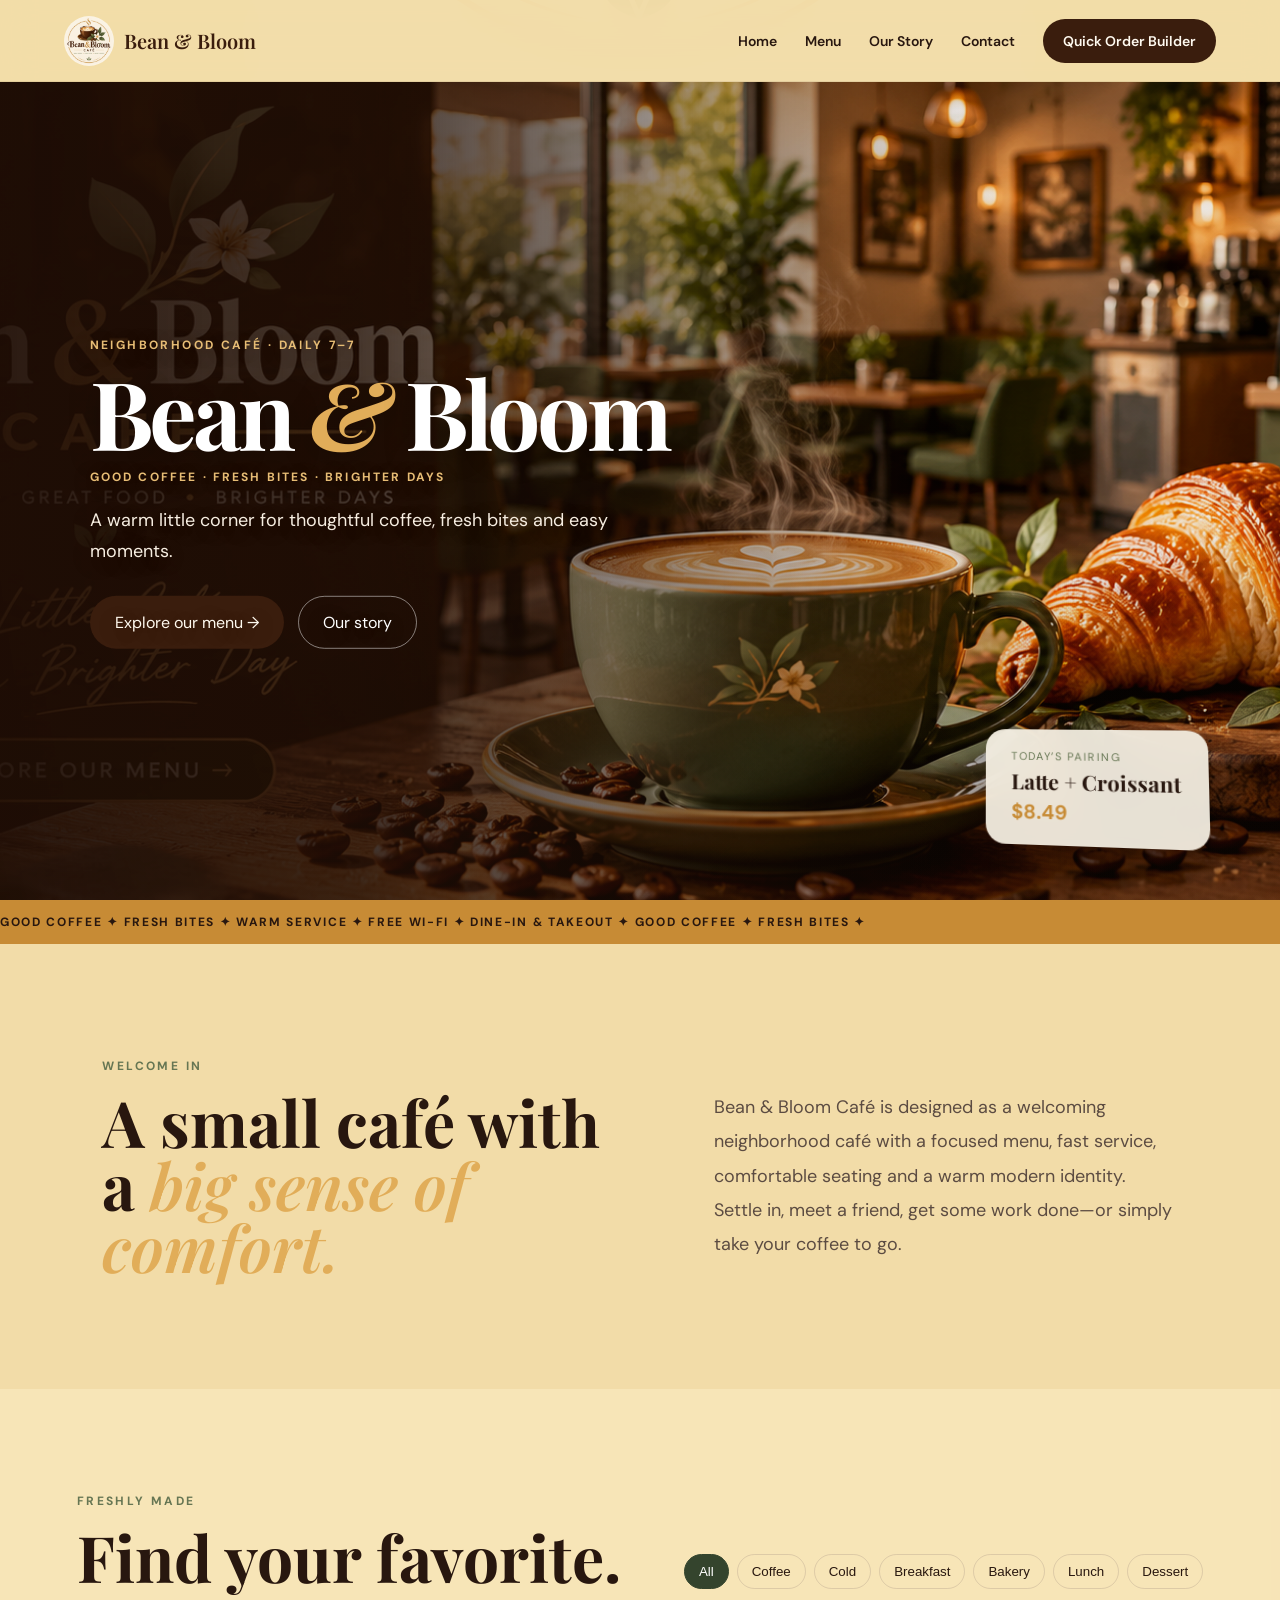
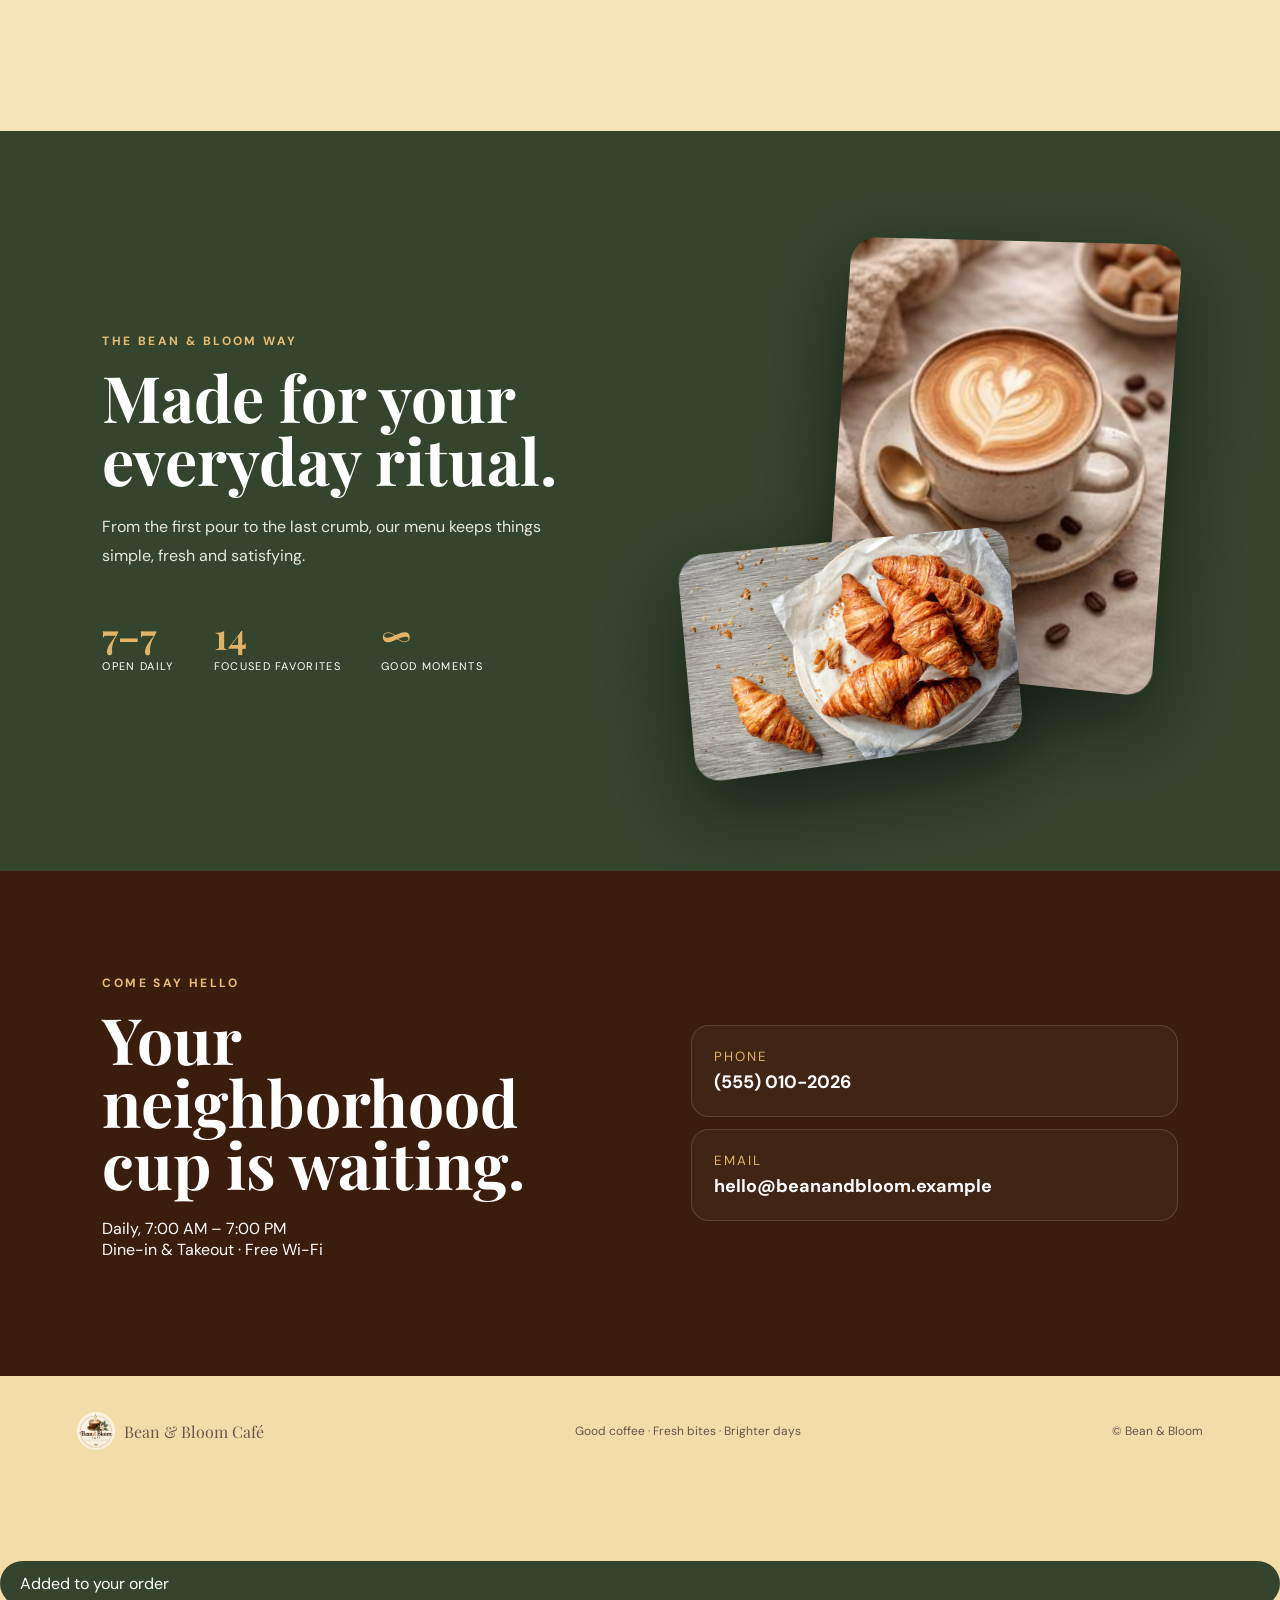
==== index.html @ 8206d5f8 "Add files via upload" ====
<!doctype html><html lang="en"><head><meta charset="utf-8"><meta name="viewport" content="width=device-width,initial-scale=1"><title>Bean & Bloom Café</title><meta name="description" content="Bean & Bloom — good coffee, fresh bites, brighter days."><link rel="stylesheet" href="styles.css"></head>
<body><div class="watermark"></div><header class="nav"><a class="brand" href="#home"><img src="logo.png" alt="Bean & Bloom logo"><span>Bean & Bloom</span></a><button class="menuBtn" aria-label="Open menu">☰</button><nav><a href="#home">Home</a><a href="#menu">Menu</a><a href="#about">Our Story</a><a href="#contact">Contact</a><a class="pill" href="order.html">Quick Order Builder</a></nav></header>
<main><section class="hero" id="home"><div class="heroStage"><img class="heroImg" src="hero.png" alt="Bean & Bloom café interior, coffee and pastries"></div><div class="heroShade"></div><div class="heroCopy"><span class="eyebrow">NEIGHBORHOOD CAFÉ · DAILY 7–7</span><h1 class="heroBrand">Bean <span>&amp;</span> Bloom</h1><p class="heroTagline">Good coffee · Fresh bites · Brighter days</p><p>A warm little corner for thoughtful coffee, fresh bites and easy moments.</p><div class="actions"><a class="cta" href="#menu">Explore our menu →</a><a class="ghost" href="#about">Our story</a></div></div><div class="coffeeSteam" aria-hidden="true"><i></i><i></i><i></i><i></i><i></i></div><div class="floatCard"><span>Today’s pairing</span><strong>Latte + Croissant</strong><b>$8.49</b></div></section>
<section class="marquee"><div>GOOD COFFEE ✦ FRESH BITES ✦ WARM SERVICE ✦ FREE WI-FI ✦ DINE-IN & TAKEOUT ✦ GOOD COFFEE ✦ FRESH BITES ✦</div></section>
<section class="intro" id="about"><div><span class="eyebrow dark">WELCOME IN</span><h2>A small café with a <em>big sense of comfort.</em></h2></div><p>Bean & Bloom Café is designed as a welcoming neighborhood café with a focused menu, fast service, comfortable seating and a warm modern identity. Settle in, meet a friend, get some work done—or simply take your coffee to go.</p></section>
<section class="menuSection" id="menu"><div class="sectionHead"><div><span class="eyebrow dark">FRESHLY MADE</span><h2>Find your favorite.</h2></div><div class="filters"><button class="active" data-filter="All">All</button><button data-filter="Coffee">Coffee</button><button data-filter="Cold Drinks">Cold</button><button data-filter="Breakfast">Breakfast</button><button data-filter="Bakery">Bakery</button><button data-filter="Lunch">Lunch</button><button data-filter="Dessert">Dessert</button></div></div><div class="menuGrid" id="menuGrid"></div></section>
<section class="feature"><div class="featureText"><span class="eyebrow">THE BEAN & BLOOM WAY</span><h2>Made for your everyday ritual.</h2><p>From the first pour to the last crumb, our menu keeps things simple, fresh and satisfying.</p><div class="stats"><div><b>7–7</b><span>Open daily</span></div><div><b>14</b><span>Focused favorites</span></div><div><b>∞</b><span>Good moments</span></div></div></div><div class="stack"><img src="coffee-latte.png" alt="Caffè latte"><img src="butter-croissant.png" alt="Butter croissant"></div></section>
<section class="contact" id="contact"><div><span class="eyebrow">COME SAY HELLO</span><h2>Your neighborhood cup is waiting.</h2><p>Daily, 7:00 AM – 7:00 PM<br>Dine-in & Takeout · Free Wi-Fi</p></div><div class="contactCard"><a href="tel:+15550102026"><small>PHONE</small><strong>(555) 010-2026</strong></a><a href="mailto:hello@beanandbloom.example"><small>EMAIL</small><strong>hello@beanandbloom.example</strong></a></div></section></main>
<footer><div class="footerBrand"><img src="logo.png" alt=""><span>Bean & Bloom Café</span></div><p>Good coffee · Fresh bites · Brighter days</p><p>© <span id="year"></span> Bean & Bloom</p></footer><div class="toast" id="toast">Added to your order</div><script src="script.js"></script></body></html>
---- styles.css ----
@import url('https://fonts.googleapis.com/css2?family=DM+Sans:wght@400;500;600;700&family=Playfair+Display:ital,wght@0,600;1,600&display=swap');
:root{--espresso:#3a1d0d;--cream:#f6f0e3;--sage:#667653;--sage2:#34442d;--gold:#c78b35;--ink:#28170f;--white:#fffdf7}*{box-sizing:border-box}html{scroll-behavior:smooth}body{margin:0;background:var(--cream);color:var(--ink);font-family:'DM Sans',sans-serif;overflow-x:hidden}.watermark{position:fixed;inset:0;pointer-events:none;z-index:-1;background:url('logo.png') center/720px no-repeat;opacity:.025}.nav{height:82px;padding:0 5vw;display:flex;align-items:center;justify-content:space-between;background:rgba(246,240,227,.9);backdrop-filter:blur(16px);position:sticky;top:0;z-index:20;border-bottom:1px solid #3a1d0d14}.brand{display:flex;align-items:center;gap:10px;color:var(--espresso);text-decoration:none;font-family:'Playfair Display',serif;font-weight:600;font-size:20px}.brand img{width:50px;height:50px;object-fit:cover;border-radius:50%}.nav nav{display:flex;align-items:center;gap:28px}.nav nav a{color:var(--ink);text-decoration:none;font-size:14px;font-weight:600}.pill,.cta{background:var(--espresso)!important;color:var(--white)!important;padding:13px 20px;border-radius:99px}.menuBtn{display:none;border:0;background:none;font-size:25px}.hero{height:calc(100vh - 82px);min-height:640px;position:relative;overflow:hidden}.heroImg{width:100%;height:100%;object-fit:cover}.heroShade{position:absolute;inset:0;background:linear-gradient(90deg,rgba(30,13,5,.83) 0%,rgba(30,13,5,.5) 42%,rgba(30,13,5,.04) 70%)}.heroCopy{position:absolute;left:7vw;top:50%;transform:translateY(-50%);max-width:650px;color:#fff}.eyebrow{font-size:12px;letter-spacing:.2em;font-weight:700;color:#e7bd75}.hero h1,.intro h2,.sectionHead h2,.feature h2,.order h2,.contact h2{font-family:'Playfair Display',serif;font-size:clamp(46px,6vw,88px);line-height:.98;margin:16px 0 22px}.hero h1 em,h2 em{color:#e1ad59;font-weight:600}.heroCopy p{font-size:18px;line-height:1.7;max-width:520px;color:#f7eee1}.actions{display:flex;gap:14px;align-items:center;margin-top:30px}.actions a{text-decoration:none}.cta{padding:16px 25px}.ghost{color:white;border:1px solid #ffffff77;border-radius:99px;padding:15px 24px}.floatCard{position:absolute;right:6vw;bottom:6vh;background:rgba(246,240,227,.93);backdrop-filter:blur(15px);padding:20px 26px;border-radius:20px;box-shadow:0 20px 70px #0005;transform:perspective(600px) rotateY(-6deg) rotateX(3deg);display:grid;gap:4px}.floatCard span{font-size:11px;text-transform:uppercase;letter-spacing:.15em;color:var(--sage)}.floatCard strong{font-family:'Playfair Display',serif;font-size:21px}.floatCard b{color:var(--gold);font-size:20px}.marquee{background:var(--gold);overflow:hidden;white-space:nowrap;padding:14px 0;font-weight:700;font-size:12px;letter-spacing:.14em}.marquee div{width:max-content;animation:scroll 24s linear infinite}@keyframes scroll{to{transform:translateX(-50%)}}.intro{padding:110px 8vw;display:grid;grid-template-columns:1.1fr 1fr;gap:8vw;align-items:end}.dark{color:var(--sage)}.intro h2,.sectionHead h2,.order h2{font-size:clamp(40px,5vw,66px);margin-bottom:0}.intro p{font-size:18px;line-height:1.9;color:#5c4c42}.menuSection{padding:100px 6vw;background:#fffaf0}.sectionHead{display:flex;justify-content:space-between;align-items:end;gap:30px;margin-bottom:42px}.filters{display:flex;flex-wrap:wrap;gap:8px;justify-content:flex-end}.filters button{border:1px solid #a8978355;background:transparent;padding:9px 14px;border-radius:99px;cursor:pointer;color:var(--ink)}.filters button.active{background:var(--sage2);color:white;border-color:var(--sage2)}.menuGrid{display:grid;grid-template-columns:repeat(4,1fr);gap:22px}.card{background:var(--cream);border-radius:22px;overflow:hidden;box-shadow:0 12px 35px #4d351410;transition:.35s;transform-style:preserve-3d}.card:hover{transform:translateY(-9px) rotateX(2deg);box-shadow:0 24px 50px #4d351425}.card img{width:100%;aspect-ratio:1.15;object-fit:cover;display:block}.cardBody{padding:19px}.tag{font-size:10px;text-transform:uppercase;letter-spacing:.14em;color:var(--sage);font-weight:700}.card h3{font-family:'Playfair Display',serif;margin:8px 0;font-size:22px}.card p{font-size:13px;color:#6f625a;min-height:38px}.priceRow{display:flex;align-items:center;justify-content:space-between;margin-top:17px}.priceRow b{color:var(--espresso)}.add{border:0;border-radius:50%;width:38px;height:38px;background:var(--gold);font-size:22px;cursor:pointer;color:white}.feature{background:var(--sage2);color:white;padding:110px 8vw;display:grid;grid-template-columns:1fr 1fr;gap:8vw;align-items:center;overflow:hidden}.feature h2,.contact h2{font-size:clamp(42px,5vw,68px)}.feature p{line-height:1.8;color:#e8e6dc}.stats{display:flex;gap:40px;margin-top:40px}.stats div{display:grid}.stats b{font-family:'Playfair Display',serif;font-size:36px;color:#e2b366}.stats span{font-size:11px;text-transform:uppercase;letter-spacing:.12em}.stack{height:520px;position:relative;perspective:1000px}.stack img{position:absolute;width:68%;border-radius:26px;box-shadow:0 30px 80px #0008}.stack img:first-child{right:3%;top:0;transform:rotateY(-10deg) rotateZ(4deg)}.stack img:last-child{left:0;bottom:0;transform:rotateY(12deg) rotateZ(-5deg)}.order{padding:110px 8vw}.orderTitle{text-align:center;max-width:650px;margin:0 auto 45px}.orderTitle p{color:#6d5d51}.orderPanel{max-width:900px;margin:auto;background:#fffaf0;border-radius:28px;padding:30px;box-shadow:0 24px 70px #3a1d0d15;display:grid;grid-template-columns:1.4fr 1fr;gap:35px}.cartItem{display:grid;grid-template-columns:1fr auto auto;gap:12px;align-items:center;padding:13px 0;border-bottom:1px solid #3a1d0d18}.cartItem button{border:0;background:#eee3d4;border-radius:50%;width:28px;height:28px;cursor:pointer}.empty{color:#88786c}.totals{background:var(--espresso);color:white;padding:24px;border-radius:20px}.totals>div{display:flex;justify-content:space-between;padding:8px 0}.totals .grand{font-size:22px;border-top:1px solid #ffffff33;margin-top:10px;padding-top:18px}.totals button{width:100%;border:0;background:var(--gold);color:white;padding:15px;border-radius:99px;font-weight:700;margin:15px 0 10px;cursor:pointer}.totals small{opacity:.6}.contact{background:var(--espresso);color:white;padding:100px 8vw;display:grid;grid-template-columns:1fr 1fr;gap:8vw;align-items:center}.contactCard{display:grid;gap:12px}.contactCard a{padding:22px;border:1px solid #ffffff25;border-radius:18px;color:white;text-decoration:none;display:grid;gap:5px;background:#ffffff08}.contactCard small{color:#e2b366;letter-spacing:.15em}.contactCard strong{font-size:18px}footer{padding:35px 6vw;display:flex;align-items:center;justify-content:space-between;gap:20px;font-size:12px;color:#66564c}.footerBrand{display:flex;align-items:center;gap:9px;font-family:'Playfair Display',serif;font-size:16px}.footerBrand img{width:38px;height:38px;border-radius:50%}.toast{position:fixed;bottom:25px;left:50%;transform:translate(-50%,100px);background:var(--sage2);color:white;padding:12px 20px;border-radius:99px;z-index:50;transition:.3s}.toast.show{transform:translate(-50%,0)}
@media(max-width:950px){.menuGrid{grid-template-columns:repeat(2,1fr)}.sectionHead{display:block}.filters{justify-content:flex-start;margin-top:25px}.feature{grid-template-columns:1fr}.stack{height:400px}.nav nav{display:none;position:absolute;top:82px;left:0;right:0;background:var(--cream);padding:25px;flex-direction:column}.nav nav.open{display:flex}.menuBtn{display:block}.intro,.contact{grid-template-columns:1fr}.orderPanel{grid-template-columns:1fr}.floatCard{display:none}}
@media(max-width:600px){.hero{min-height:610px}.heroCopy{left:7vw;right:7vw}.hero h1{font-size:50px}.menuGrid{grid-template-columns:1fr}.intro,.menuSection,.feature,.order,.contact{padding:75px 6vw}.stats{gap:20px}.stack{height:300px}footer{flex-direction:column;text-align:center}.sectionHead h2,.intro h2,.feature h2,.order h2,.contact h2{font-size:42px}}

/* Hero refresh: keep the Bean & Bloom name readable while adding depth and motion */
.hero{isolation:isolate;background:var(--espresso);perspective:1400px}
.heroStage{position:absolute;inset:-3%;z-index:0;transform-style:preserve-3d;animation:heroFloat 14s ease-in-out infinite alternate}
.heroImg{position:absolute;inset:0;width:100%;height:100%;object-fit:cover;object-position:center center;transform:scale(1.035);filter:saturate(1.04) contrast(1.02)}
.heroShade{z-index:1;background:linear-gradient(90deg,rgba(30,13,5,.94) 0%,rgba(30,13,5,.82) 28%,rgba(30,13,5,.35) 58%,rgba(30,13,5,.08) 78%),linear-gradient(0deg,rgba(30,13,5,.28),transparent 45%)}
.heroCopy{z-index:4;max-width:720px;text-shadow:0 4px 30px rgba(0,0,0,.28)}
.heroBrand{font-size:clamp(58px,7.4vw,116px)!important;letter-spacing:-.045em;white-space:nowrap;margin:12px 0 8px!important}
.heroBrand span{color:#e1ad59;font-style:italic}
.heroTagline{margin:0 0 15px!important;color:#e7bd75!important;text-transform:uppercase;font-size:12px!important;font-weight:700;letter-spacing:.18em}
.heroOrb{position:absolute;z-index:3;right:8vw;top:12%;width:clamp(150px,17vw,270px);aspect-ratio:1;border-radius:50%;padding:9px;background:rgba(246,240,227,.12);border:1px solid rgba(255,255,255,.26);box-shadow:0 35px 80px rgba(0,0,0,.35),inset 0 0 35px rgba(255,255,255,.13);backdrop-filter:blur(9px);transform-style:preserve-3d;animation:orb360 18s linear infinite}
.heroOrb img{width:100%;height:100%;object-fit:cover;border-radius:50%;box-shadow:0 12px 40px rgba(0,0,0,.28)}
.floatCard{z-index:5}
@keyframes heroFloat{0%{transform:scale(1.02) rotateY(-1.5deg) translate3d(-.5%,0,0)}100%{transform:scale(1.065) rotateY(1.5deg) translate3d(.5%,-.6%,0)}}
@keyframes orb360{0%{transform:rotateY(0deg) rotateZ(-2deg)}50%{transform:rotateY(180deg) rotateZ(2deg)}100%{transform:rotateY(360deg) rotateZ(-2deg)}}
@media(max-width:950px){.heroOrb{right:4vw;top:8%;width:145px;opacity:.88}.heroBrand{font-size:clamp(54px,10vw,82px)!important}.heroShade{background:linear-gradient(90deg,rgba(30,13,5,.92),rgba(30,13,5,.62) 68%,rgba(30,13,5,.2))}}
@media(max-width:600px){.heroStage{inset:0}.heroImg{object-position:58% center}.heroOrb{width:105px;right:5vw;top:5%;opacity:.8}.heroBrand{white-space:normal;font-size:58px!important;line-height:.88!important;max-width:360px}.heroCopy{top:55%}.heroShade{background:linear-gradient(90deg,rgba(30,13,5,.93),rgba(30,13,5,.65) 75%,rgba(30,13,5,.25))}}
@media(prefers-reduced-motion:reduce){.heroStage,.heroOrb{animation:none}}


/* Realistic hero steam animation — replaces the rotating logo */
.heroStage{inset:0;animation:none;transform:none}
.heroImg{transform:none;object-position:center center}
.heroOrb{display:none!important}
.coffeeSteam{position:absolute;z-index:3;left:56.7%;top:42%;width:13%;height:27%;pointer-events:none;filter:blur(.15px)}
.coffeeSteam i{position:absolute;bottom:0;width:18px;height:150px;border-radius:50%;opacity:0;background:linear-gradient(to top,rgba(255,255,255,0),rgba(255,255,255,.34) 28%,rgba(255,255,255,.62) 55%,rgba(255,255,255,.10) 88%,transparent);filter:blur(7px);transform-origin:50% 100%;animation:steamRise 4.8s ease-in-out infinite}
.coffeeSteam i:nth-child(1){left:18%;animation-delay:-.6s;animation-duration:4.5s}
.coffeeSteam i:nth-child(2){left:37%;height:175px;animation-delay:-2.7s;animation-duration:5.4s}
.coffeeSteam i:nth-child(3){left:53%;height:135px;animation-delay:-1.5s;animation-duration:4.2s}
.coffeeSteam i:nth-child(4){left:68%;height:165px;animation-delay:-3.6s;animation-duration:5.1s}
.coffeeSteam i:nth-child(5){left:47%;height:120px;animation-delay:-4.3s;animation-duration:4.7s}
@keyframes steamRise{0%{opacity:0;transform:translate3d(0,25px,0) scaleX(.7) rotate(-5deg)}18%{opacity:.65}48%{opacity:.48;transform:translate3d(14px,-48px,0) scaleX(1.15) rotate(7deg)}72%{opacity:.28;transform:translate3d(-10px,-95px,0) scaleX(.85) rotate(-8deg)}100%{opacity:0;transform:translate3d(8px,-150px,0) scaleX(1.4) rotate(5deg)}}
@media(max-width:950px){.coffeeSteam{left:55%;top:42%;width:16%;height:26%}}
@media(max-width:600px){.heroImg{object-position:58% center}.coffeeSteam{left:52%;top:43%;width:23%;height:24%;transform:scale(.8)}}
@media(prefers-reduced-motion:reduce){.coffeeSteam i{animation:none;opacity:.2}}

/* Brand watermark visibility refresh */
:root{--cream:#efe2c8;--white:#fffaf0}
body{background:#efe2c8}
.watermark{z-index:0;background-color:#efe2c8;background-image:url('logo.png');background-position:center;background-size:min(680px,70vw);background-repeat:repeat-y;opacity:.115;filter:sepia(.08) saturate(.9) contrast(1.08)}
.nav,.hero,.marquee,.menuSection,.feature,.contact,footer{position:relative;z-index:2}
.intro,.order{position:relative;z-index:1;background:rgba(239,226,200,.74);backdrop-filter:blur(1.5px)}
.menuSection{background:#f8edda}
.card{background:#f3e5cb}
.orderPanel{background:#f8edda}
.nav{background:rgba(239,226,200,.92)}
@media(max-width:600px){.watermark{background-size:92vw;opacity:.09}}

/* Stronger Bean & Bloom background branding */
body{background:#f3e5c9}
.watermark{
  position:fixed;inset:0;z-index:0;pointer-events:none;
  background-color:#f3e5c9;
  background-image:url('logo.png');
  background-repeat:repeat-y;
  background-position:center 110px;
  background-size:min(760px,78vw) auto;
  opacity:.28;
  filter:sepia(.12) saturate(1.05) contrast(1.16);
}
/* Keep page content above the watermark while allowing it to show through light sections */
body > *:not(.watermark){position:relative;z-index:1}
.intro,.order{background:rgba(243,229,201,.76)}
.menuSection{background:rgba(255,248,232,.82)}
.nav{background:rgba(243,229,201,.90)}
@media(max-width:600px){.watermark{background-size:105vw auto;opacity:.24;background-position:center 100px}.intro,.order{background:rgba(243,229,201,.80)}}

/* Light-gold background + clearly visible Bean & Bloom watermark */
body{background:#f2dca8}
.watermark{
  background-color:#f2dca8;
  background-image:url('logo.png');
  background-repeat:repeat-y;
  background-position:center 105px;
  background-size:min(780px,80vw) auto;
  opacity:.34;
  filter:sepia(.18) saturate(1.15) contrast(1.2);
}
.intro,.order{background:rgba(242,220,168,.62)}
.menuSection{background:rgba(250,232,190,.70)}
.card{background:rgba(255,244,216,.91)}
.orderPanel{background:rgba(255,240,204,.88)}
.nav{background:rgba(242,220,168,.90)}
@media(max-width:600px){
 .watermark{background-size:108vw auto;opacity:.30;background-position:center 96px}
 .intro,.order{background:rgba(242,220,168,.68)}
 .menuSection{background:rgba(250,232,190,.74)}
}
.priceRow b{display:flex;gap:12px;flex-wrap:wrap}.priceRow b span{white-space:nowrap}.priceRow .add{text-decoration:none;display:grid;place-items:center}
.orderPage{min-height:100vh;padding:130px 5vw 70px;position:relative;z-index:1}.orderHero{text-align:center;max-width:760px;margin:0 auto 36px}.orderHero h1{font-size:clamp(2.6rem,6vw,5.6rem);margin:.15em 0}.builder{max-width:1180px;margin:auto;display:grid;grid-template-columns:1.5fr .75fr;gap:24px}.builderList,.builderSummary{background:rgba(255,248,222,.88);backdrop-filter:blur(12px);border:1px solid rgba(89,55,30,.18);border-radius:28px;padding:24px;box-shadow:0 18px 55px rgba(65,42,22,.12)}.builderItem{display:grid;grid-template-columns:1fr auto auto;gap:14px;align-items:center;padding:16px 0;border-bottom:1px solid rgba(89,55,30,.15)}.builderItem:last-child{border-bottom:0}.builderItem h3{margin:0 0 4px}.builderItem p{margin:0;opacity:.72}.builderItem select,.builderItem input,.tipRow input,.notes{border:1px solid rgba(89,55,30,.25);background:#fffaf0;border-radius:12px;padding:10px;color:#3e2a1d}.builderItem input{width:72px}.notes{width:100%;margin-top:8px;box-sizing:border-box}.builderSummary{height:max-content;position:sticky;top:105px}.builderSummary h2{margin-top:0}.sumline{display:flex;justify-content:space-between;padding:10px 0}.sumline.total{font-size:1.35rem;border-top:1px solid rgba(89,55,30,.25);margin-top:8px;padding-top:16px}.tipRow{display:flex;justify-content:space-between;align-items:center;gap:12px}.tipRow input{width:90px}.placeBtn{width:100%;border:0;border-radius:999px;padding:15px;background:#4d2e20;color:#fff7dc;font-weight:800;margin-top:18px;cursor:pointer}.backHome{display:inline-block;margin-top:18px;color:#4d2e20;font-weight:700}@media(max-width:800px){.builder{grid-template-columns:1fr}.builderSummary{position:static}.builderItem{grid-template-columns:1fr 1fr}.builderItem>div:first-child{grid-column:1/-1}}

.quickPrice{font-weight:900;color:var(--espresso,#3b2418);font-size:1.08rem}.qtyBlock{display:flex;align-items:center;gap:10px}.qtyBlock label{font-size:.78rem;font-weight:900;letter-spacing:.08em;text-transform:uppercase}.lineTotal{min-width:76px;text-align:right;font-size:1.08rem}.builderItem{align-items:center}
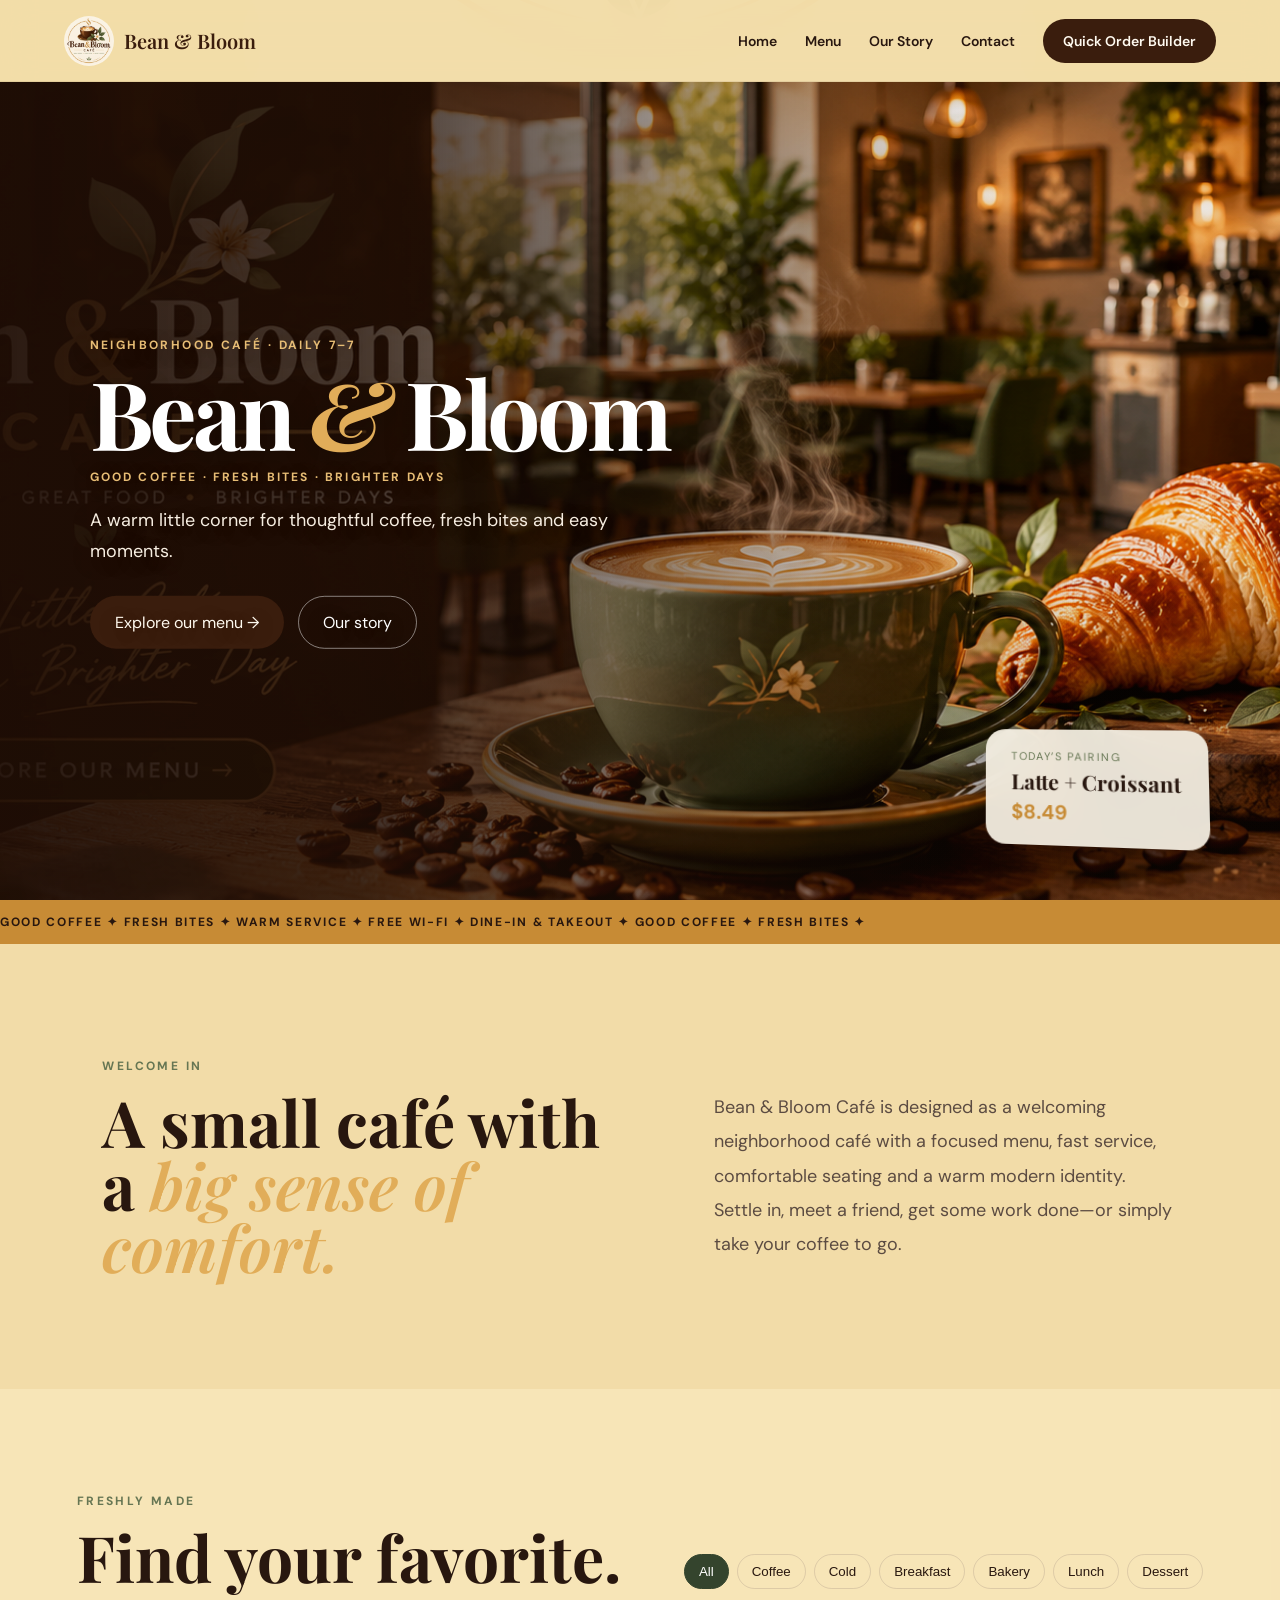
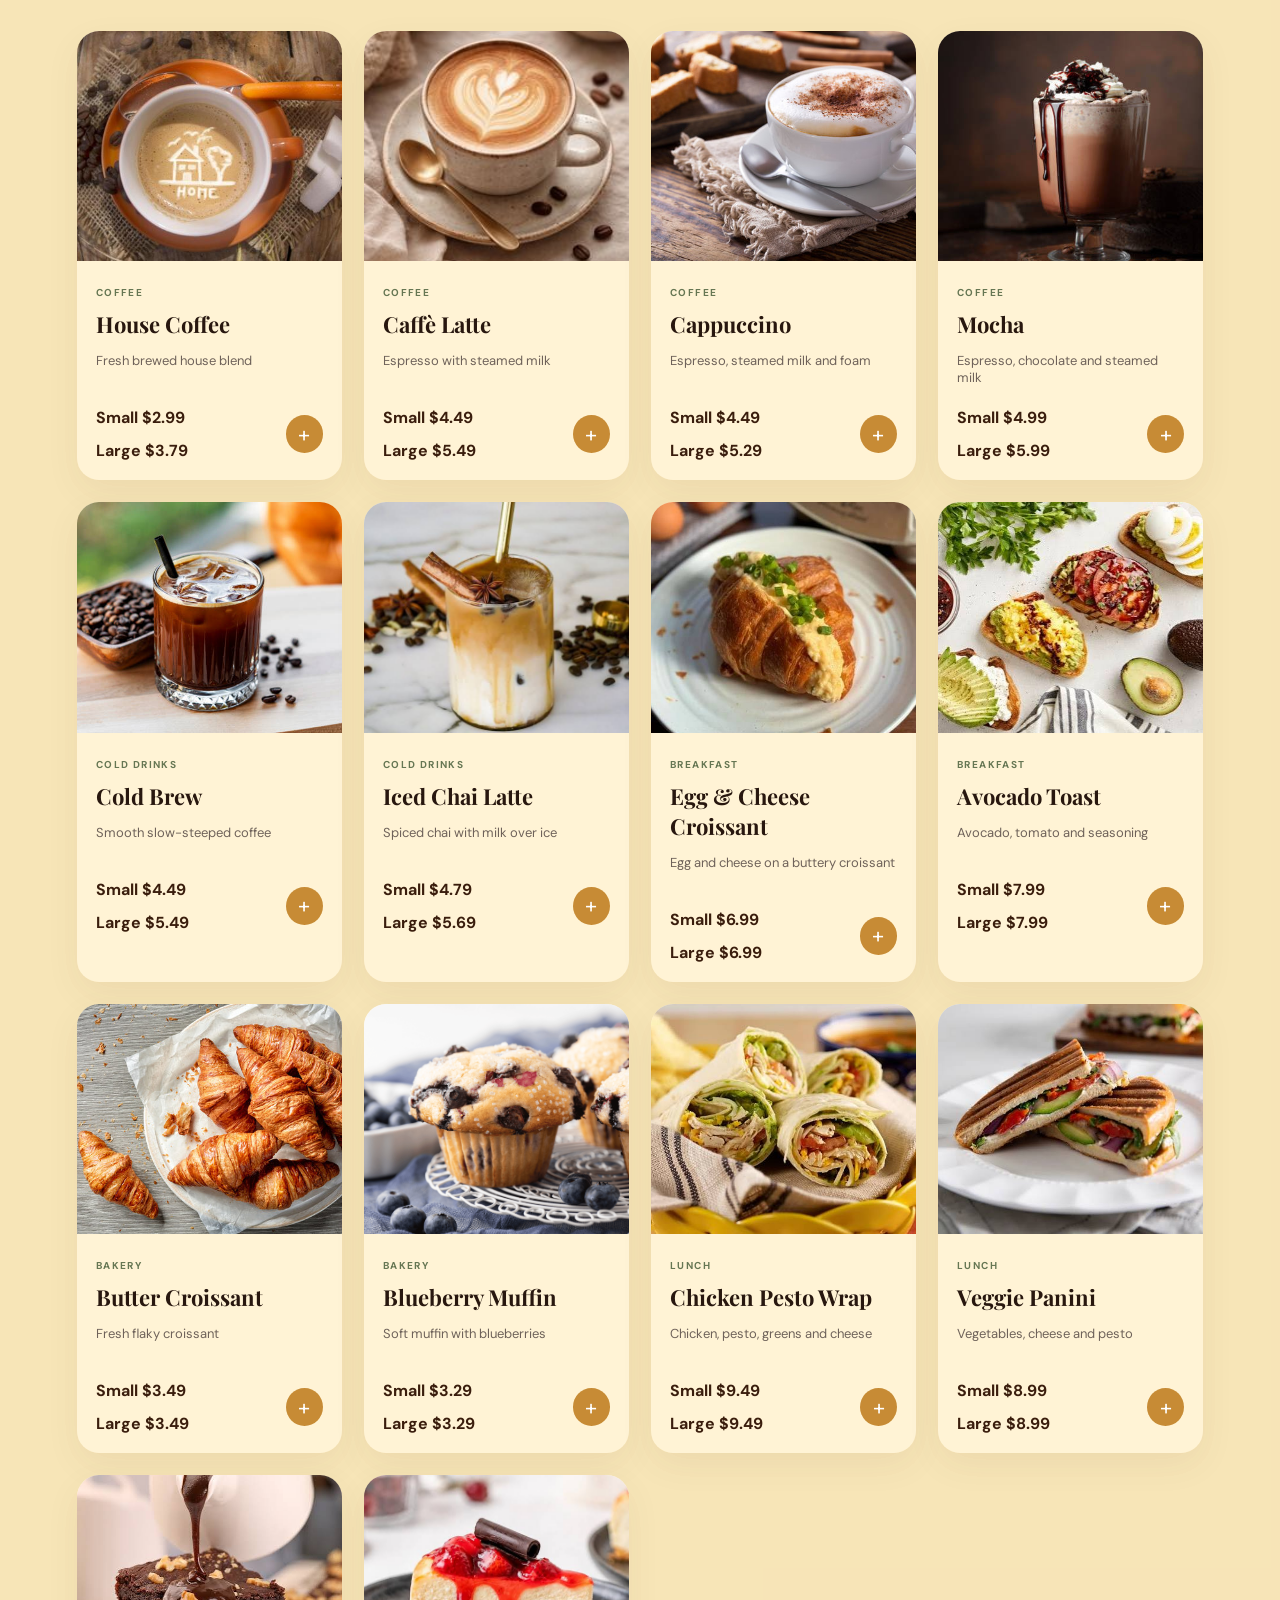
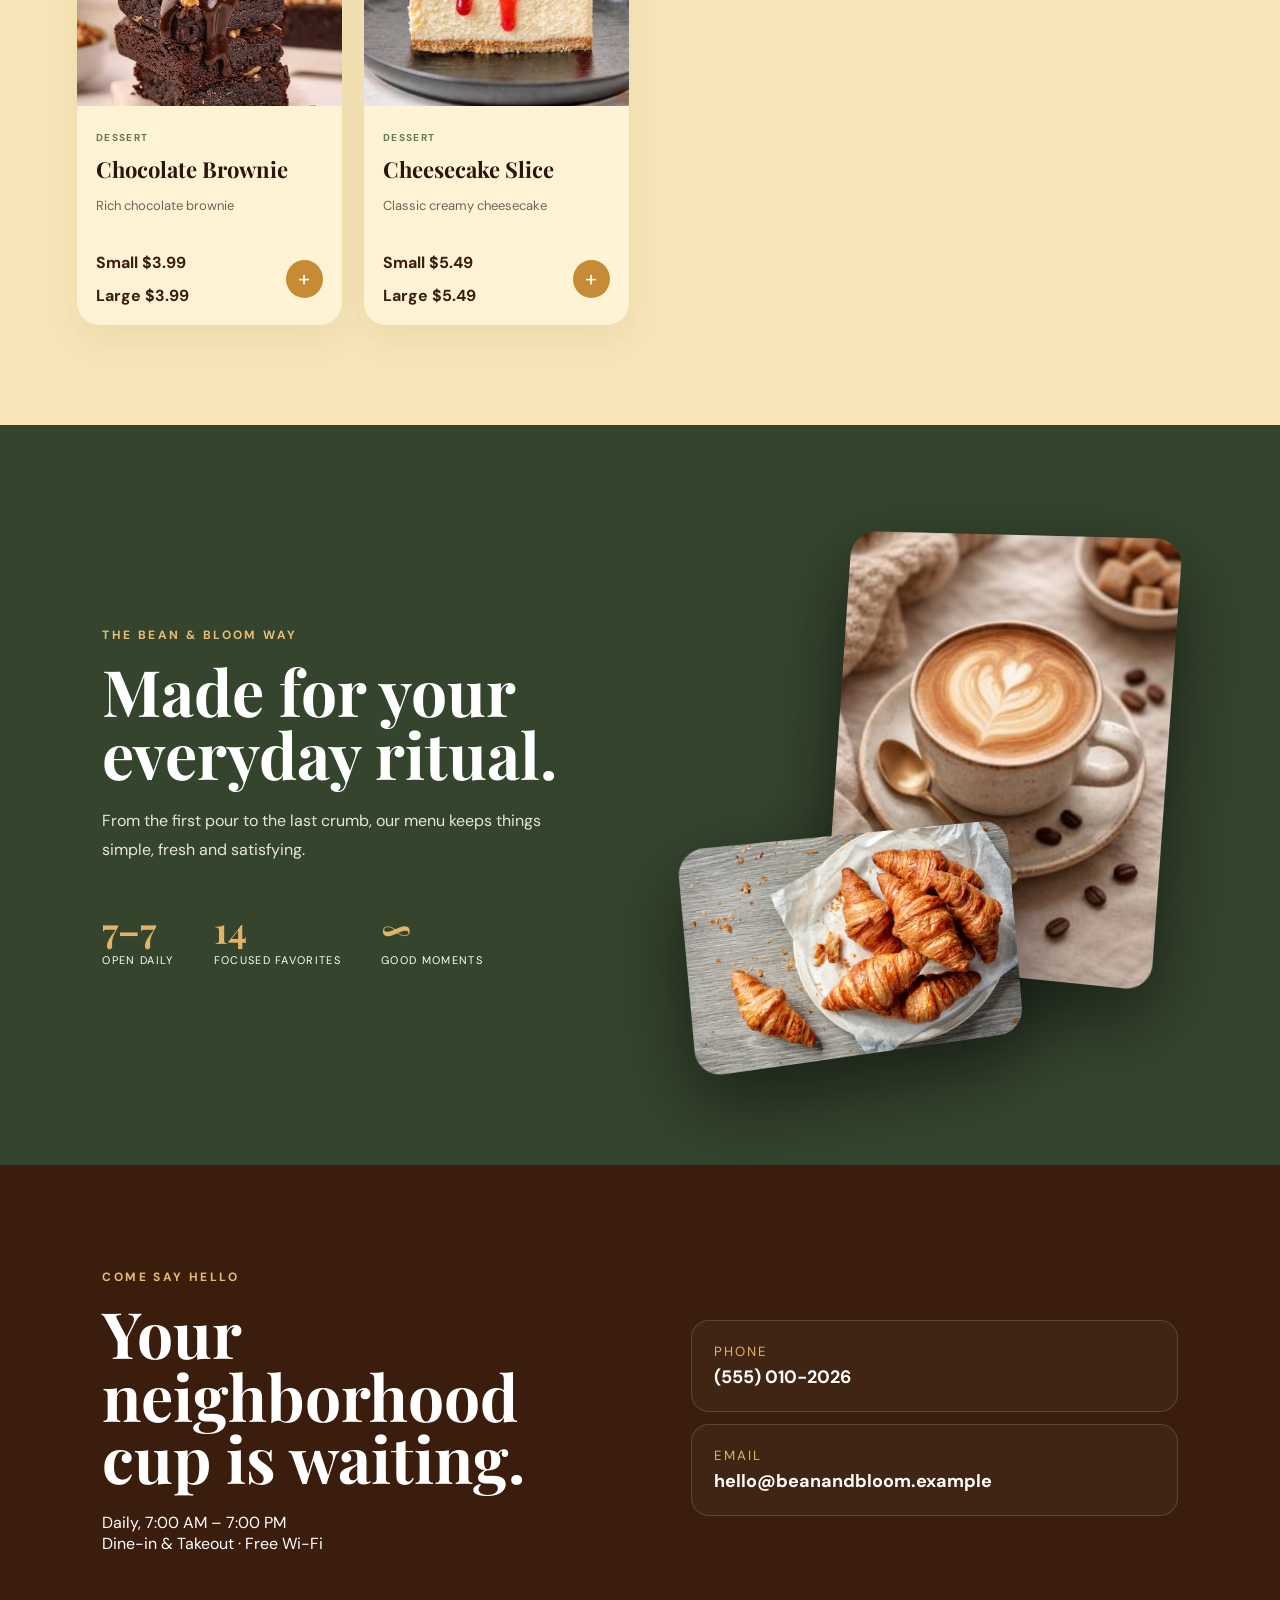
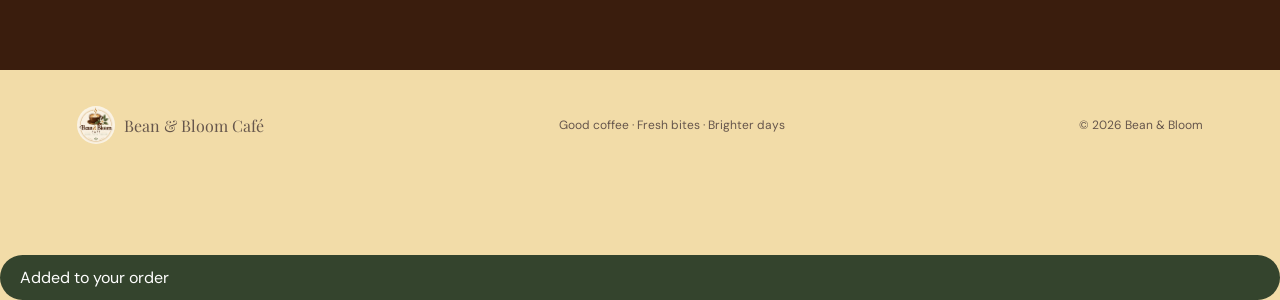
==== commit c10cfb32: "Add files via upload" ====
--- a/index.html
+++ b/index.html
@@ -1,5 +1,5 @@
 <!doctype html><html lang="en"><head><meta charset="utf-8"><meta name="viewport" content="width=device-width,initial-scale=1"><title>Bean & Bloom Café</title><meta name="description" content="Bean & Bloom — good coffee, fresh bites, brighter days."><link rel="stylesheet" href="styles.css"></head>
-<body><div class="watermark"></div><header class="nav"><a class="brand" href="#home"><img src="logo.png" alt="Bean & Bloom logo"><span>Bean & Bloom</span></a><button class="menuBtn" aria-label="Open menu">☰</button><nav><a href="#home">Home</a><a href="#menu">Menu</a><a href="#about">Our Story</a><a href="#contact">Contact</a><a class="pill" href="order.html">Quick Order Builder</a></nav></header>
+<body><div class="watermark"></div><header class="nav"><a class="brand" href="#home"><img src="logo.png" alt="Bean & Bloom logo"><span>Bean & Bloom</span></a><button class="menuBtn" type="button" aria-label="Open menu" aria-expanded="false">☰</button><nav><a href="#home">Home</a><a href="#menu">Menu</a><a href="#about">Our Story</a><a href="#contact">Contact</a><a class="pill" href="order.html">Quick Order Builder</a></nav></header>
 <main><section class="hero" id="home"><div class="heroStage"><img class="heroImg" src="hero.png" alt="Bean & Bloom café interior, coffee and pastries"></div><div class="heroShade"></div><div class="heroCopy"><span class="eyebrow">NEIGHBORHOOD CAFÉ · DAILY 7–7</span><h1 class="heroBrand">Bean <span>&amp;</span> Bloom</h1><p class="heroTagline">Good coffee · Fresh bites · Brighter days</p><p>A warm little corner for thoughtful coffee, fresh bites and easy moments.</p><div class="actions"><a class="cta" href="#menu">Explore our menu →</a><a class="ghost" href="#about">Our story</a></div></div><div class="coffeeSteam" aria-hidden="true"><i></i><i></i><i></i><i></i><i></i></div><div class="floatCard"><span>Today’s pairing</span><strong>Latte + Croissant</strong><b>$8.49</b></div></section>
 <section class="marquee"><div>GOOD COFFEE ✦ FRESH BITES ✦ WARM SERVICE ✦ FREE WI-FI ✦ DINE-IN & TAKEOUT ✦ GOOD COFFEE ✦ FRESH BITES ✦</div></section>
 <section class="intro" id="about"><div><span class="eyebrow dark">WELCOME IN</span><h2>A small café with a <em>big sense of comfort.</em></h2></div><p>Bean & Bloom Café is designed as a welcoming neighborhood café with a focused menu, fast service, comfortable seating and a warm modern identity. Settle in, meet a friend, get some work done—or simply take your coffee to go.</p></section>
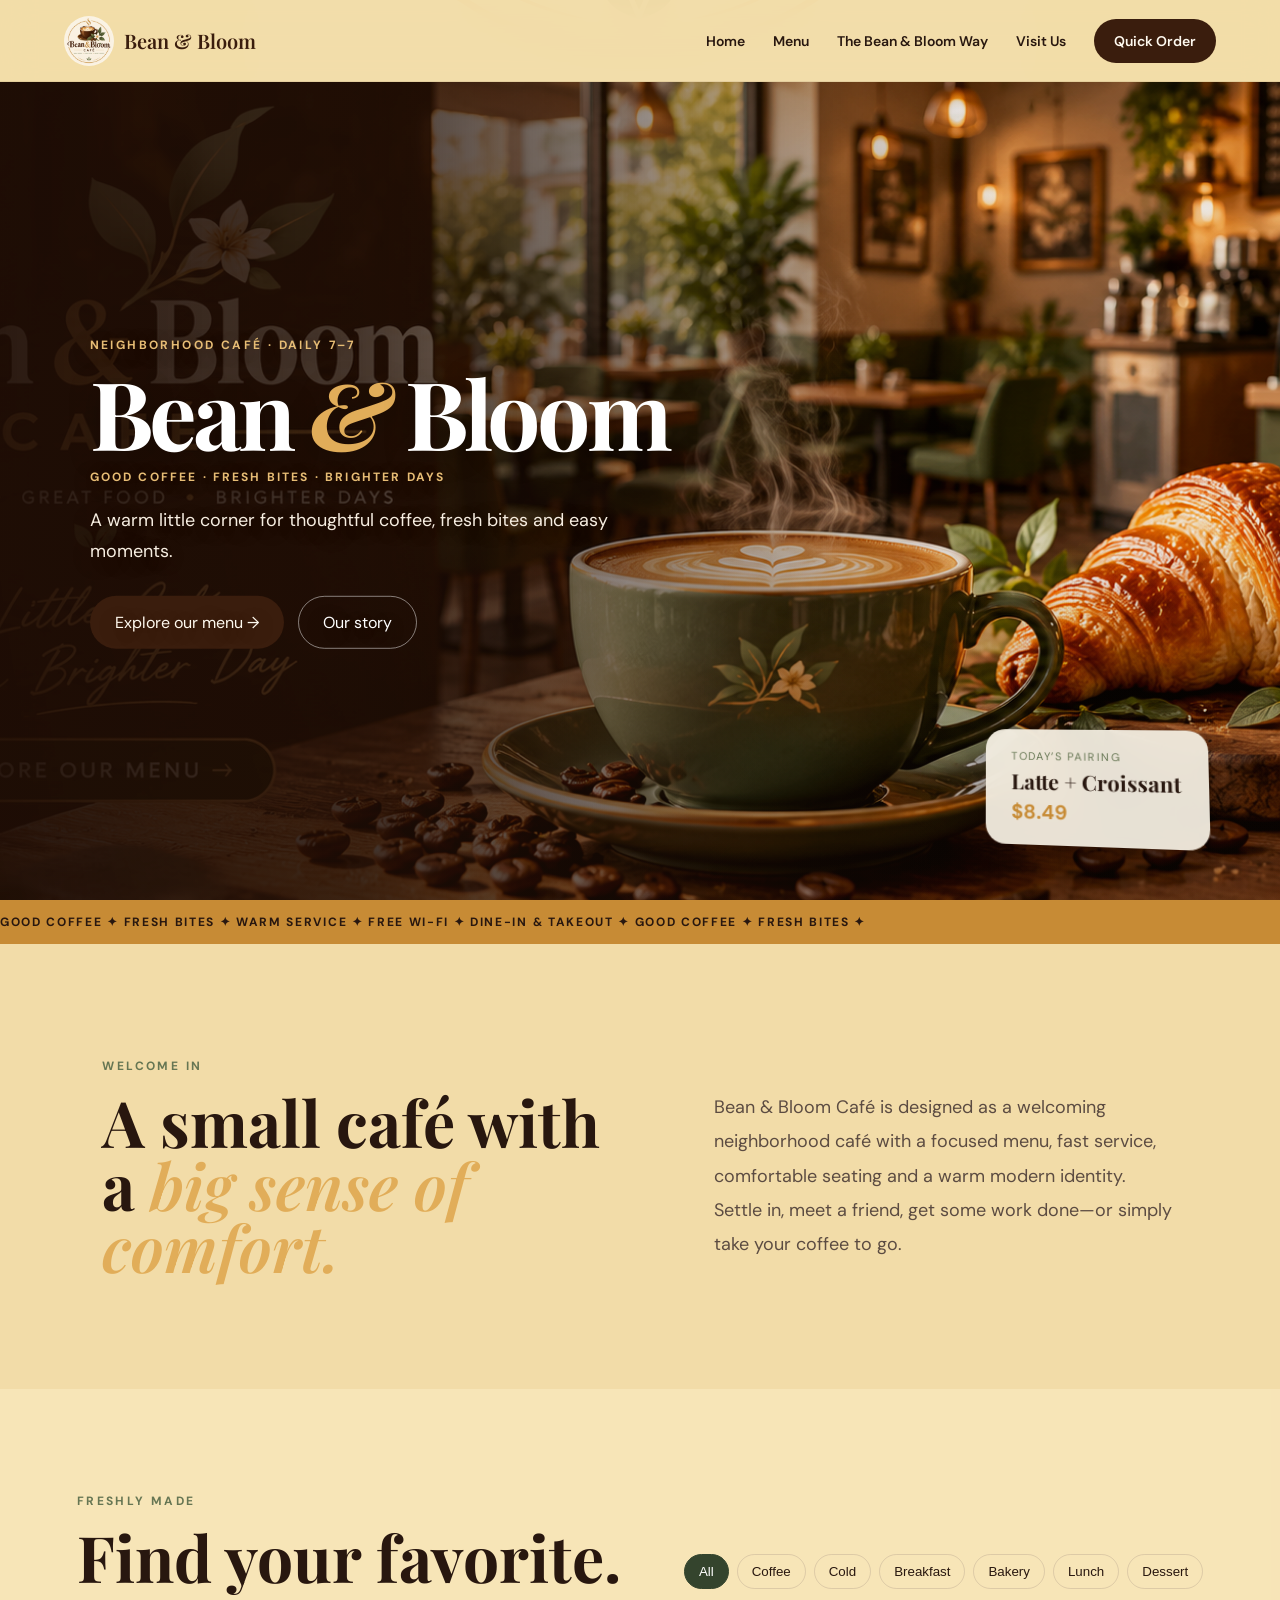
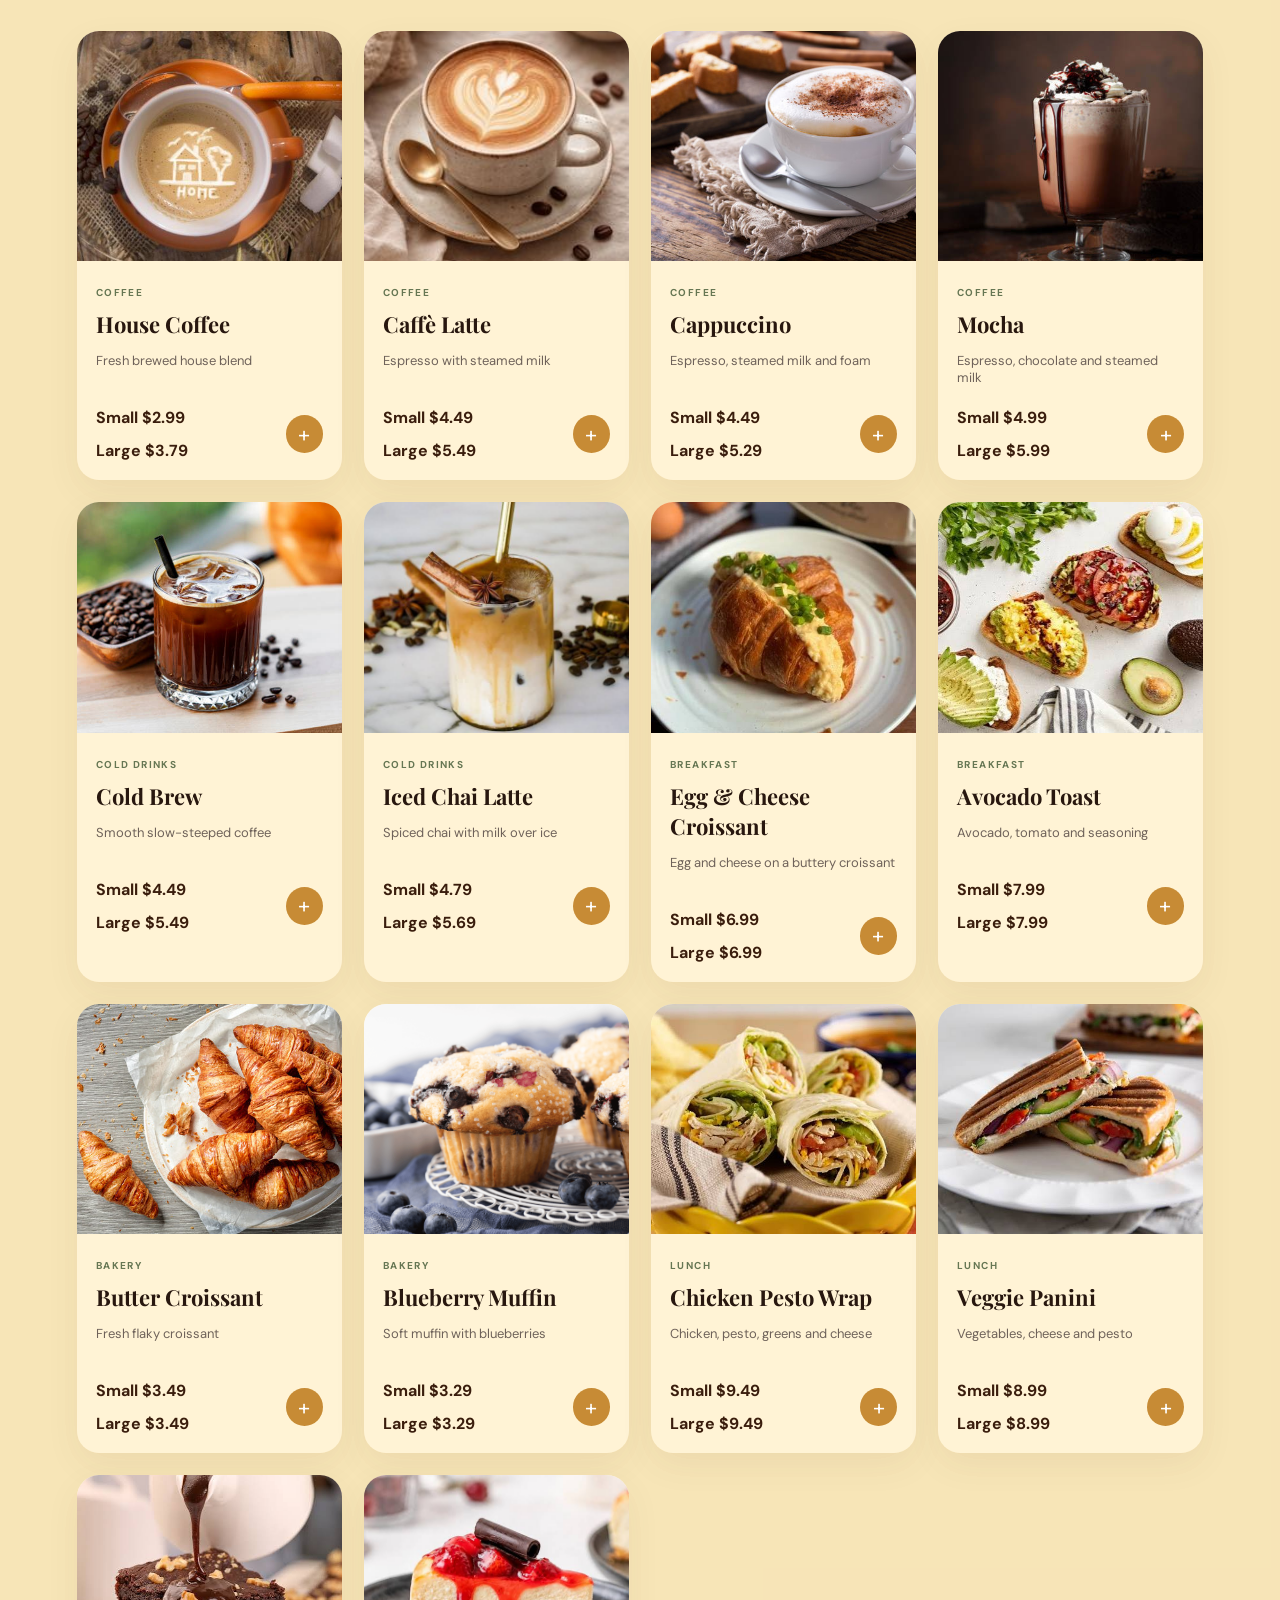
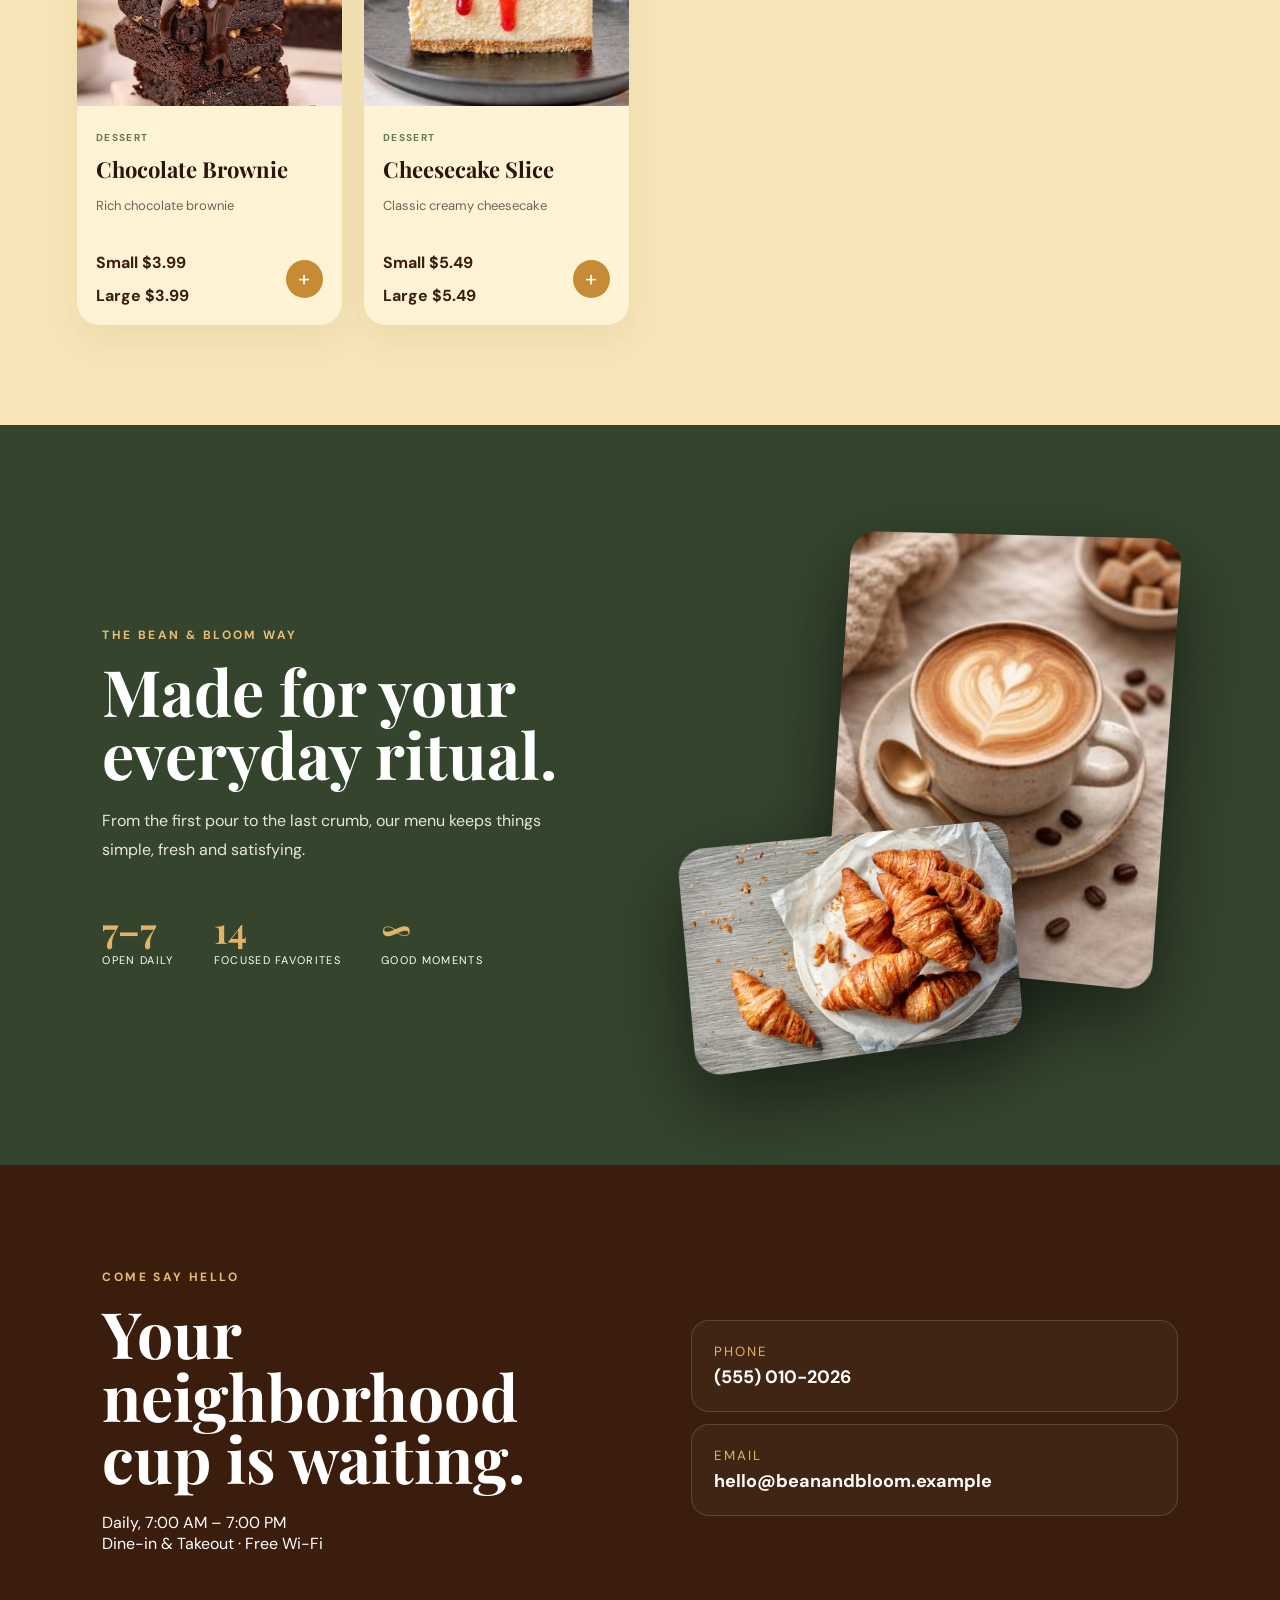
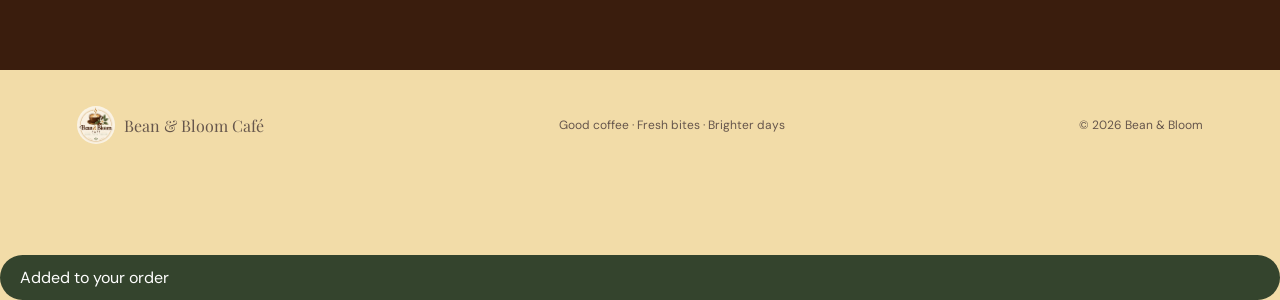
==== commit c3da500c: "Add files via upload" ====
--- a/index.html
+++ b/index.html
@@ -1,5 +1,5 @@
 <!doctype html><html lang="en"><head><meta charset="utf-8"><meta name="viewport" content="width=device-width,initial-scale=1"><title>Bean & Bloom Café</title><meta name="description" content="Bean & Bloom — good coffee, fresh bites, brighter days."><link rel="stylesheet" href="styles.css"></head>
-<body><div class="watermark"></div><header class="nav"><a class="brand" href="#home"><img src="logo.png" alt="Bean & Bloom logo"><span>Bean & Bloom</span></a><button class="menuBtn" type="button" aria-label="Open menu" aria-expanded="false">☰</button><nav><a href="#home">Home</a><a href="#menu">Menu</a><a href="#about">Our Story</a><a href="#contact">Contact</a><a class="pill" href="order.html">Quick Order Builder</a></nav></header>
+<body><div class="watermark"></div><header class="nav"><a class="brand" href="#home"><img src="logo.png" alt="Bean & Bloom logo"><span>Bean & Bloom</span></a><button class="menuBtn" id="menuBtn" type="button" aria-label="Open navigation menu" aria-controls="mainNav" aria-expanded="false">☰</button><nav id="mainNav"><a href="#home">Home</a><a href="#menu">Menu</a><a href="#about">The Bean &amp; Bloom Way</a><a href="#contact">Visit Us</a><a class="pill" href="order.html">Quick Order</a></nav></header>
 <main><section class="hero" id="home"><div class="heroStage"><img class="heroImg" src="hero.png" alt="Bean & Bloom café interior, coffee and pastries"></div><div class="heroShade"></div><div class="heroCopy"><span class="eyebrow">NEIGHBORHOOD CAFÉ · DAILY 7–7</span><h1 class="heroBrand">Bean <span>&amp;</span> Bloom</h1><p class="heroTagline">Good coffee · Fresh bites · Brighter days</p><p>A warm little corner for thoughtful coffee, fresh bites and easy moments.</p><div class="actions"><a class="cta" href="#menu">Explore our menu →</a><a class="ghost" href="#about">Our story</a></div></div><div class="coffeeSteam" aria-hidden="true"><i></i><i></i><i></i><i></i><i></i></div><div class="floatCard"><span>Today’s pairing</span><strong>Latte + Croissant</strong><b>$8.49</b></div></section>
 <section class="marquee"><div>GOOD COFFEE ✦ FRESH BITES ✦ WARM SERVICE ✦ FREE WI-FI ✦ DINE-IN & TAKEOUT ✦ GOOD COFFEE ✦ FRESH BITES ✦</div></section>
 <section class="intro" id="about"><div><span class="eyebrow dark">WELCOME IN</span><h2>A small café with a <em>big sense of comfort.</em></h2></div><p>Bean & Bloom Café is designed as a welcoming neighborhood café with a focused menu, fast service, comfortable seating and a warm modern identity. Settle in, meet a friend, get some work done—or simply take your coffee to go.</p></section>
--- a/styles.css
+++ b/styles.css
@@ -94,3 +94,12 @@
 .orderPage{min-height:100vh;padding:130px 5vw 70px;position:relative;z-index:1}.orderHero{text-align:center;max-width:760px;margin:0 auto 36px}.orderHero h1{font-size:clamp(2.6rem,6vw,5.6rem);margin:.15em 0}.builder{max-width:1180px;margin:auto;display:grid;grid-template-columns:1.5fr .75fr;gap:24px}.builderList,.builderSummary{background:rgba(255,248,222,.88);backdrop-filter:blur(12px);border:1px solid rgba(89,55,30,.18);border-radius:28px;padding:24px;box-shadow:0 18px 55px rgba(65,42,22,.12)}.builderItem{display:grid;grid-template-columns:1fr auto auto;gap:14px;align-items:center;padding:16px 0;border-bottom:1px solid rgba(89,55,30,.15)}.builderItem:last-child{border-bottom:0}.builderItem h3{margin:0 0 4px}.builderItem p{margin:0;opacity:.72}.builderItem select,.builderItem input,.tipRow input,.notes{border:1px solid rgba(89,55,30,.25);background:#fffaf0;border-radius:12px;padding:10px;color:#3e2a1d}.builderItem input{width:72px}.notes{width:100%;margin-top:8px;box-sizing:border-box}.builderSummary{height:max-content;position:sticky;top:105px}.builderSummary h2{margin-top:0}.sumline{display:flex;justify-content:space-between;padding:10px 0}.sumline.total{font-size:1.35rem;border-top:1px solid rgba(89,55,30,.25);margin-top:8px;padding-top:16px}.tipRow{display:flex;justify-content:space-between;align-items:center;gap:12px}.tipRow input{width:90px}.placeBtn{width:100%;border:0;border-radius:999px;padding:15px;background:#4d2e20;color:#fff7dc;font-weight:800;margin-top:18px;cursor:pointer}.backHome{display:inline-block;margin-top:18px;color:#4d2e20;font-weight:700}@media(max-width:800px){.builder{grid-template-columns:1fr}.builderSummary{position:static}.builderItem{grid-template-columns:1fr 1fr}.builderItem>div:first-child{grid-column:1/-1}}
 
 .quickPrice{font-weight:900;color:var(--espresso,#3b2418);font-size:1.08rem}.qtyBlock{display:flex;align-items:center;gap:10px}.qtyBlock label{font-size:.78rem;font-weight:900;letter-spacing:.08em;text-transform:uppercase}.lineTotal{min-width:76px;text-align:right;font-size:1.08rem}.builderItem{align-items:center}
+
+/* Reliable mobile navigation toggle */
+@media(max-width:950px){
+  .nav{position:sticky;}
+  .menuBtn{display:flex;align-items:center;justify-content:center;position:relative;z-index:1001;width:46px;height:46px;border:1px solid rgba(58,29,13,.18);border-radius:12px;background:#fffaf0;color:var(--espresso);cursor:pointer;line-height:1;touch-action:manipulation;}
+  .nav #mainNav{display:none;position:absolute;z-index:1000;top:82px;left:0;right:0;background:var(--cream);padding:25px;flex-direction:column;align-items:stretch;gap:8px;box-shadow:0 18px 35px rgba(58,29,13,.15);}
+  .nav #mainNav.open{display:flex;}
+  .nav #mainNav a{display:block;padding:12px 8px;}
+}
